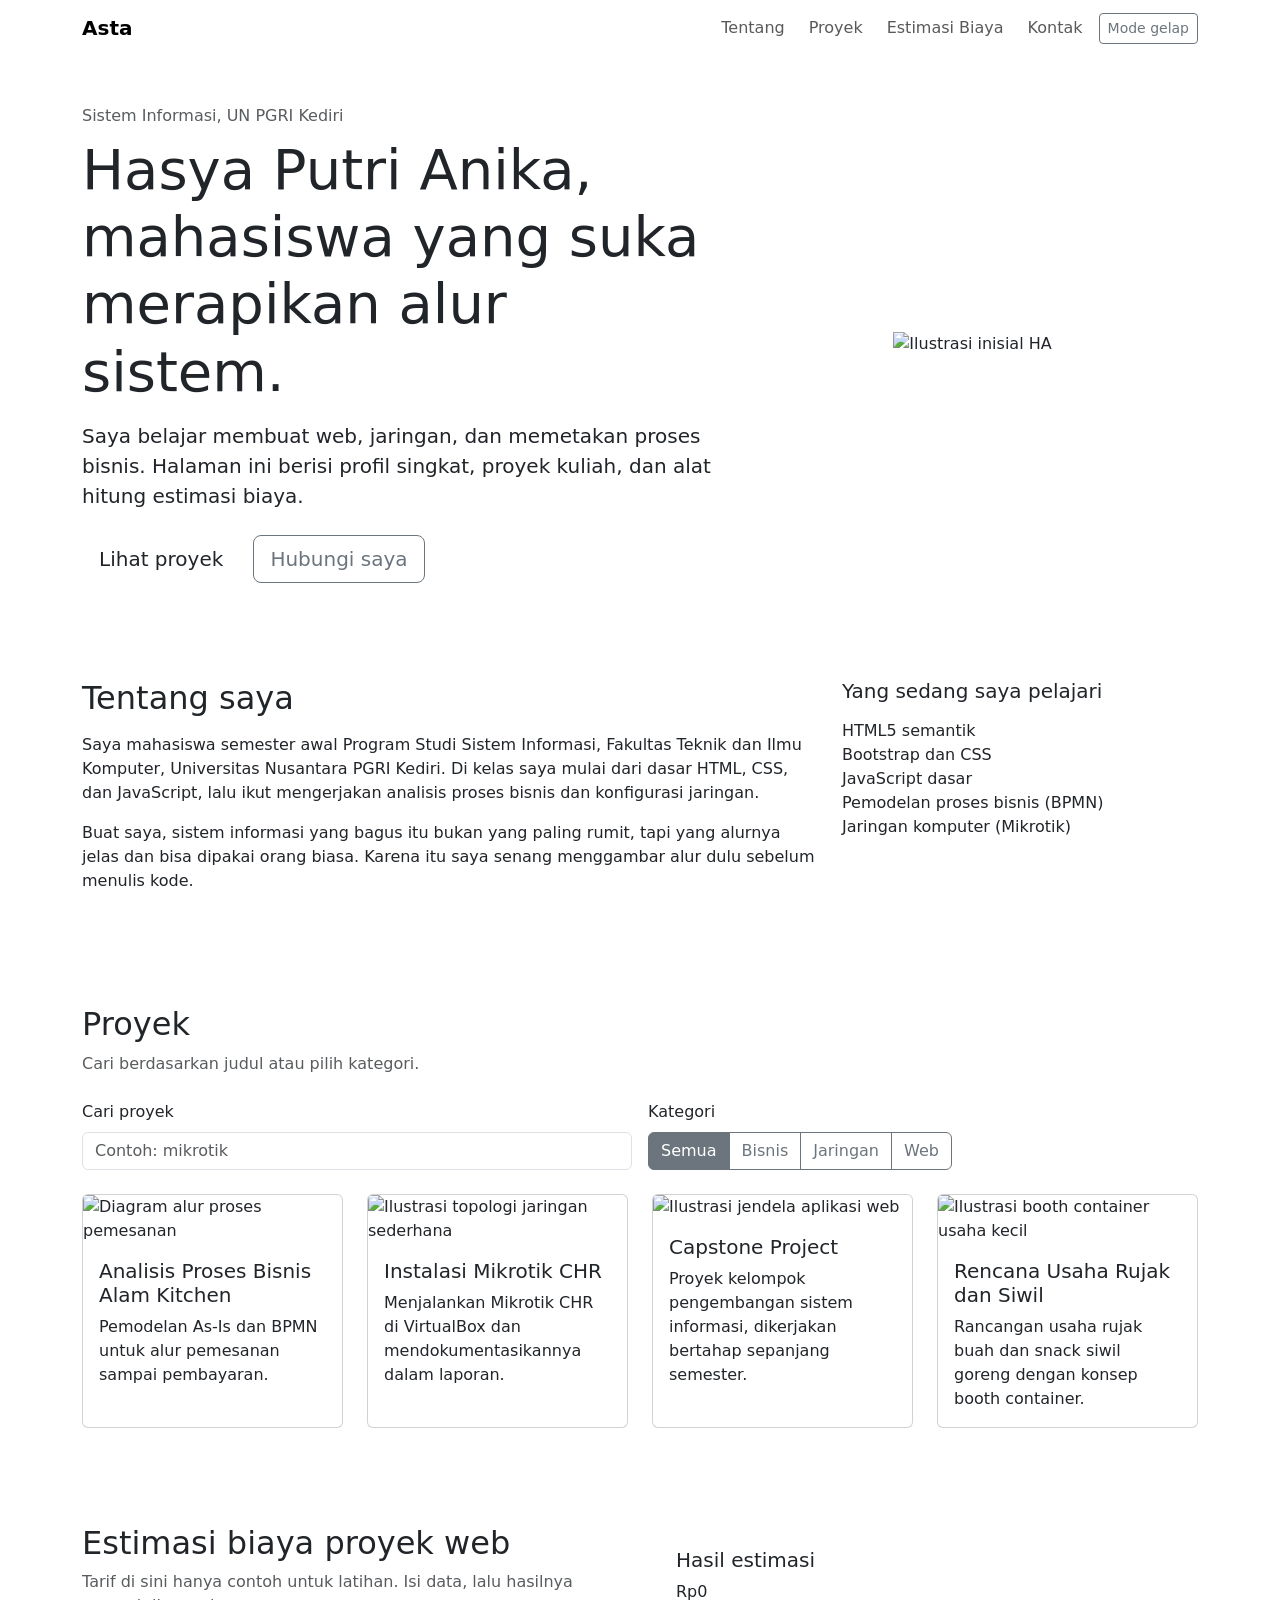
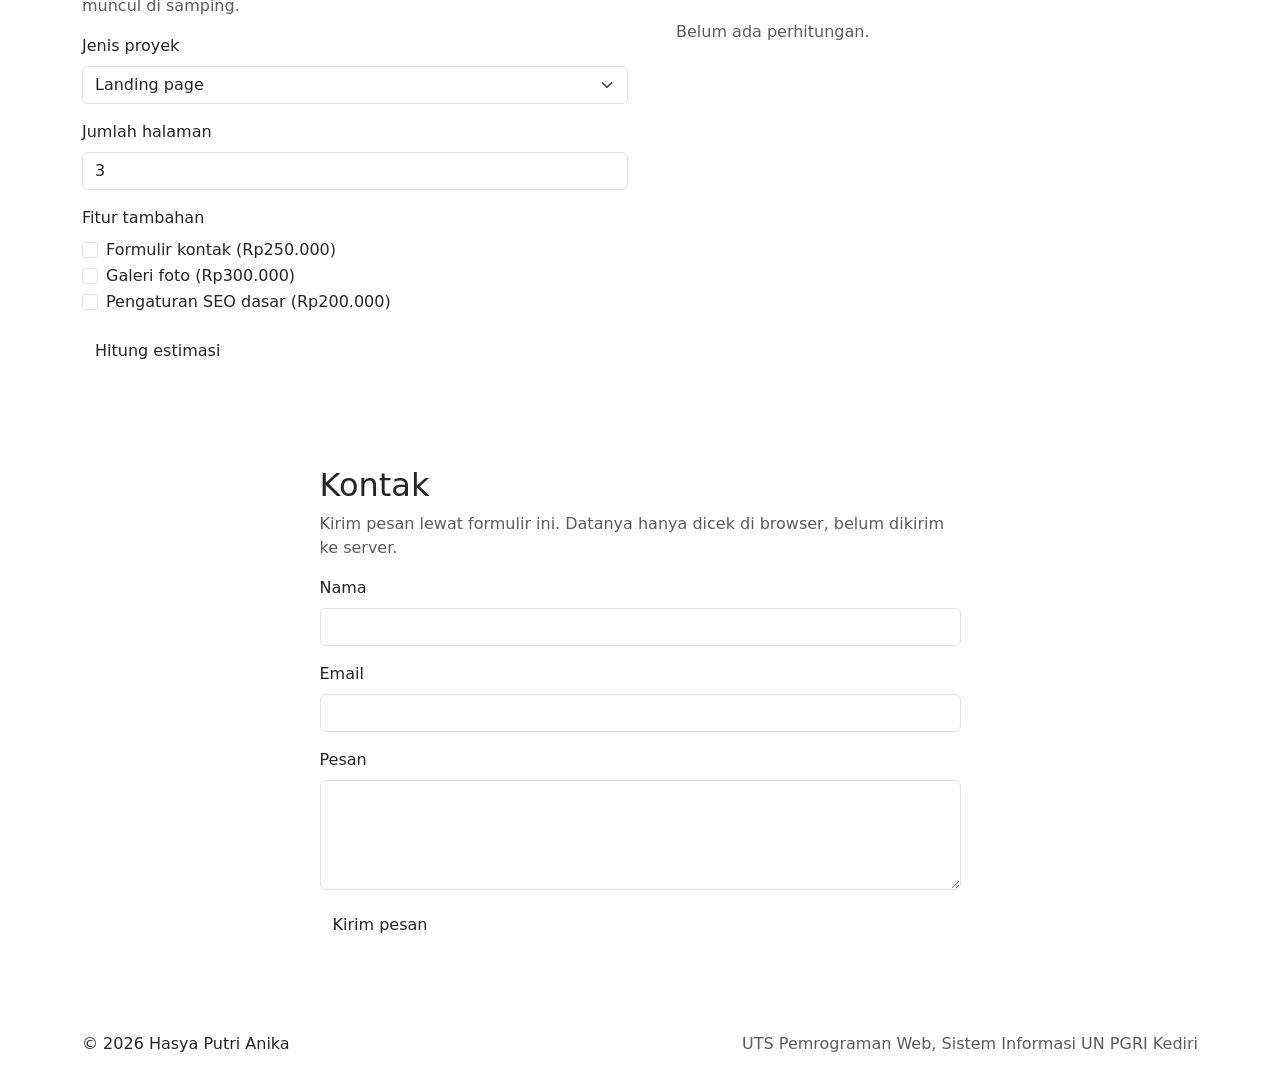
==== index.html @ bef340a8 "[ADD] INDEX.HTML" ====
<!DOCTYPE html>
<html lang="id">
<head>
  <meta charset="UTF-8">
  <meta name="viewport" content="width=device-width, initial-scale=1">
  <meta name="description" content="Portofolio interaktif Hasya Putri Anika, mahasiswa Sistem Informasi Universitas Nusantara PGRI Kediri.">
  <meta name="author" content="Hasya Putri Anika">
  <title>Hasya Putri Anika | Portofolio Sistem Informasi</title>
  <link rel="icon" href="img/avatar.svg" type="image/svg+xml">
  <link rel="preconnect" href="https://fonts.googleapis.com">
  <link rel="preconnect" href="https://fonts.gstatic.com" crossorigin>
  <link href="https://fonts.googleapis.com/css2?family=Bricolage+Grotesque:wght@500;700&family=Public+Sans:wght@400;500;600&display=swap" rel="stylesheet">
  <link href="https://cdn.jsdelivr.net/npm/bootstrap@5.3.3/dist/css/bootstrap.min.css" rel="stylesheet">
  <link rel="stylesheet" href="css/style.css">
</head>
<body>

  <header class="site-header sticky-top">
    <nav class="navbar navbar-expand-lg" aria-label="Navigasi utama">
      <div class="container">
        <a class="navbar-brand fw-bold" href="#beranda">Asta</a>
        <button class="navbar-toggler" type="button" data-bs-toggle="collapse" data-bs-target="#menuUtama" aria-controls="menuUtama" aria-expanded="false" aria-label="Buka menu">
          <span class="navbar-toggler-icon"></span>
        </button>
        <div class="collapse navbar-collapse" id="menuUtama">
          <ul class="navbar-nav ms-auto align-items-lg-center gap-lg-2">
            <li class="nav-item"><a class="nav-link" href="#tentang">Tentang</a></li>
            <li class="nav-item"><a class="nav-link" href="#proyek">Proyek</a></li>
            <li class="nav-item"><a class="nav-link" href="#estimasi">Estimasi Biaya</a></li>
            <li class="nav-item"><a class="nav-link" href="#kontak">Kontak</a></li>
            <li class="nav-item">
              <button id="tombolTema" class="btn btn-outline-secondary btn-sm" type="button" aria-pressed="false">Mode gelap</button>
            </li>
          </ul>
        </div>
      </div>
    </nav>
  </header>

  <main>
    <section id="beranda" class="hero py-5">
      <div class="container">
        <div class="row align-items-center g-4">
          <div class="col-md-7">
            <p class="text-body-secondary mb-2">Sistem Informasi, UN PGRI Kediri</p>
            <h1 class="display-4 mb-3">Hasya Putri Anika, mahasiswa yang suka merapikan alur sistem.</h1>
            <p class="lead mb-4">Saya belajar membuat web, jaringan, dan memetakan proses bisnis. Halaman ini berisi profil singkat, proyek kuliah, dan alat hitung estimasi biaya.</p>
            <a href="#proyek" class="btn btn-accent btn-lg me-2">Lihat proyek</a>
            <a href="#kontak" class="btn btn-outline-secondary btn-lg">Hubungi saya</a>
          </div>
          <div class="col-md-5 text-center">
            <img src="img/avatar.svg" class="img-fluid hero-img" alt="Ilustrasi inisial HA" width="320" height="320">
          </div>
        </div>
      </div>
    </section>

    <section id="tentang" class="py-5 section-alt">
      <div class="container">
        <div class="row g-4">
          <article class="col-lg-8">
            <h2 class="mb-3">Tentang saya</h2>
            <p>Saya mahasiswa semester awal Program Studi Sistem Informasi, Fakultas Teknik dan Ilmu Komputer, Universitas Nusantara PGRI Kediri. Di kelas saya mulai dari dasar HTML, CSS, dan JavaScript, lalu ikut mengerjakan analisis proses bisnis dan konfigurasi jaringan.</p>
            <p>Buat saya, sistem informasi yang bagus itu bukan yang paling rumit, tapi yang alurnya jelas dan bisa dipakai orang biasa. Karena itu saya senang menggambar alur dulu sebelum menulis kode.</p>
          </article>
          <aside class="col-lg-4" aria-label="Keahlian">
            <h2 class="h5 mb-3">Yang sedang saya pelajari</h2>
            <ul class="list-unstyled skill-list">
              <li>HTML5 semantik</li>
              <li>Bootstrap dan CSS</li>
              <li>JavaScript dasar</li>
              <li>Pemodelan proses bisnis (BPMN)</li>
              <li>Jaringan komputer (Mikrotik)</li>
            </ul>
          </aside>
        </div>
      </div>
    </section>

    <section id="proyek" class="py-5">
      <div class="container">
        <h2 class="mb-2">Proyek</h2>
        <p class="text-body-secondary mb-4">Cari berdasarkan judul atau pilih kategori.</p>

        <div class="row g-3 mb-4">
          <div class="col-md-6">
            <label for="cariProyek" class="form-label">Cari proyek</label>
            <input type="search" id="cariProyek" class="form-control" placeholder="Contoh: mikrotik">
          </div>
          <div class="col-md-6">
            <span class="form-label d-block">Kategori</span>
            <div class="btn-group flex-wrap" role="group" aria-label="Filter kategori" id="filterKategori">
              <button type="button" class="btn btn-outline-secondary active" data-kategori="semua">Semua</button>
              <button type="button" class="btn btn-outline-secondary" data-kategori="bisnis">Bisnis</button>
              <button type="button" class="btn btn-outline-secondary" data-kategori="jaringan">Jaringan</button>
              <button type="button" class="btn btn-outline-secondary" data-kategori="web">Web</button>
            </div>
          </div>
        </div>

        <div class="row g-4" id="daftarProyek">
          <article class="col-md-6 col-lg-3 proyek-item" data-kategori="bisnis" data-judul="analisis proses bisnis alam kitchen">
            <div class="card h-100">
              <img src="img/proyek-alam-kitchen.svg" class="card-img-top" alt="Diagram alur proses pemesanan" loading="lazy">
              <div class="card-body">
                <h3 class="h5 card-title">Analisis Proses Bisnis Alam Kitchen</h3>
                <p class="card-text">Pemodelan As-Is dan BPMN untuk alur pemesanan sampai pembayaran.</p>
              </div>
            </div>
          </article>
          <article class="col-md-6 col-lg-3 proyek-item" data-kategori="jaringan" data-judul="instalasi mikrotik chr virtualbox">
            <div class="card h-100">
              <img src="img/proyek-mikrotik.svg" class="card-img-top" alt="Ilustrasi topologi jaringan sederhana" loading="lazy">
              <div class="card-body">
                <h3 class="h5 card-title">Instalasi Mikrotik CHR</h3>
                <p class="card-text">Menjalankan Mikrotik CHR di VirtualBox dan mendokumentasikannya dalam laporan.</p>
              </div>
            </div>
          </article>
          <article class="col-md-6 col-lg-3 proyek-item" data-kategori="web" data-judul="capstone project sistem informasi">
            <div class="card h-100">
              <img src="img/proyek-capstone.svg" class="card-img-top" alt="Ilustrasi jendela aplikasi web" loading="lazy">
              <div class="card-body">
                <h3 class="h5 card-title">Capstone Project</h3>
                <p class="card-text">Proyek kelompok pengembangan sistem informasi, dikerjakan bertahap sepanjang semester.</p>
              </div>
            </div>
          </article>
          <article class="col-md-6 col-lg-3 proyek-item" data-kategori="bisnis" data-judul="rencana usaha rujak buah siwil goreng">
            <div class="card h-100">
              <img src="img/proyek-rujak.svg" class="card-img-top" alt="Ilustrasi booth container usaha kecil" loading="lazy">
              <div class="card-body">
                <h3 class="h5 card-title">Rencana Usaha Rujak dan Siwil</h3>
                <p class="card-text">Rancangan usaha rujak buah dan snack siwil goreng dengan konsep booth container.</p>
              </div>
            </div>
          </article>
        </div>
        <p id="pesanKosong" class="text-body-secondary mt-4 d-none" role="status">Tidak ada proyek yang cocok. Coba kata kunci lain atau pilih kategori Semua.</p>
      </div>
    </section>

    <section id="estimasi" class="py-5 section-alt">
      <div class="container">
        <div class="row g-4">
          <div class="col-lg-6">
            <h2 class="mb-2">Estimasi biaya proyek web</h2>
            <p class="text-body-secondary">Tarif di sini hanya contoh untuk latihan. Isi data, lalu hasilnya muncul di samping.</p>
            <form id="formEstimasi" novalidate>
              <div class="mb-3">
                <label for="jenisProyek" class="form-label">Jenis proyek</label>
                <select id="jenisProyek" class="form-select">
                  <option value="500000">Landing page</option>
                  <option value="900000">Website profil</option>
                  <option value="1800000">Toko online sederhana</option>
                </select>
              </div>
              <div class="mb-3">
                <label for="jumlahHalaman" class="form-label">Jumlah halaman</label>
                <input type="number" id="jumlahHalaman" class="form-control" min="1" max="50" value="3">
                <div id="errHalaman" class="invalid-feedback">Isi jumlah halaman antara 1 sampai 50.</div>
              </div>
              <fieldset class="mb-3">
                <legend class="form-label fs-6">Fitur tambahan</legend>
                <div class="form-check">
                  <input class="form-check-input fitur" type="checkbox" value="250000" id="fiturForm">
                  <label class="form-check-label" for="fiturForm">Formulir kontak (Rp250.000)</label>
                </div>
                <div class="form-check">
                  <input class="form-check-input fitur" type="checkbox" value="300000" id="fiturGaleri">
                  <label class="form-check-label" for="fiturGaleri">Galeri foto (Rp300.000)</label>
                </div>
                <div class="form-check">
                  <input class="form-check-input fitur" type="checkbox" value="200000" id="fiturSeo">
                  <label class="form-check-label" for="fiturSeo">Pengaturan SEO dasar (Rp200.000)</label>
                </div>
              </fieldset>
              <button type="submit" class="btn btn-accent">Hitung estimasi</button>
            </form>
          </div>
          <div class="col-lg-6">
            <div class="hasil-box p-4" aria-live="polite">
              <h3 class="h5">Hasil estimasi</h3>
              <p id="hasilTotal" class="hasil-angka">Rp0</p>
              <ul id="hasilRincian" class="list-unstyled mb-0 text-body-secondary">
                <li>Belum ada perhitungan.</li>
              </ul>
            </div>
          </div>
        </div>
      </div>
    </section>

    <section id="kontak" class="py-5">
      <div class="container">
        <div class="row justify-content-center">
          <div class="col-lg-7">
            <h2 class="mb-2">Kontak</h2>
            <p class="text-body-secondary">Kirim pesan lewat formulir ini. Datanya hanya dicek di browser, belum dikirim ke server.</p>
            <form id="formKontak" novalidate>
              <div class="mb-3">
                <label for="nama" class="form-label">Nama</label>
                <input type="text" id="nama" class="form-control" autocomplete="name">
                <div class="invalid-feedback">Nama minimal 3 karakter.</div>
              </div>
              <div class="mb-3">
                <label for="email" class="form-label">Email</label>
                <input type="email" id="email" class="form-control" autocomplete="email">
                <div class="invalid-feedback">Format email belum benar, contoh: nama@email.com.</div>
              </div>
              <div class="mb-3">
                <label for="pesan" class="form-label">Pesan</label>
                <textarea id="pesan" class="form-control" rows="4"></textarea>
                <div class="invalid-feedback">Pesan minimal 10 karakter.</div>
              </div>
              <button type="submit" class="btn btn-accent">Kirim pesan</button>
              <div id="notifKontak" class="mt-3" role="status"></div>
            </form>
          </div>
        </div>
      </div>
    </section>
  </main>

  <footer class="site-footer py-4">
    <div class="container d-flex flex-column flex-md-row justify-content-between gap-2">
      <p class="mb-0">&copy; 2026 Hasya Putri Anika</p>
      <p class="mb-0 text-body-secondary">UTS Pemrograman Web, Sistem Informasi UN PGRI Kediri</p>
    </div>
  </footer>

  <script src="https://cdn.jsdelivr.net/npm/bootstrap@5.3.3/dist/js/bootstrap.bundle.min.js"></script>
  <script src="js/script.js"></script>
</body>
</html>
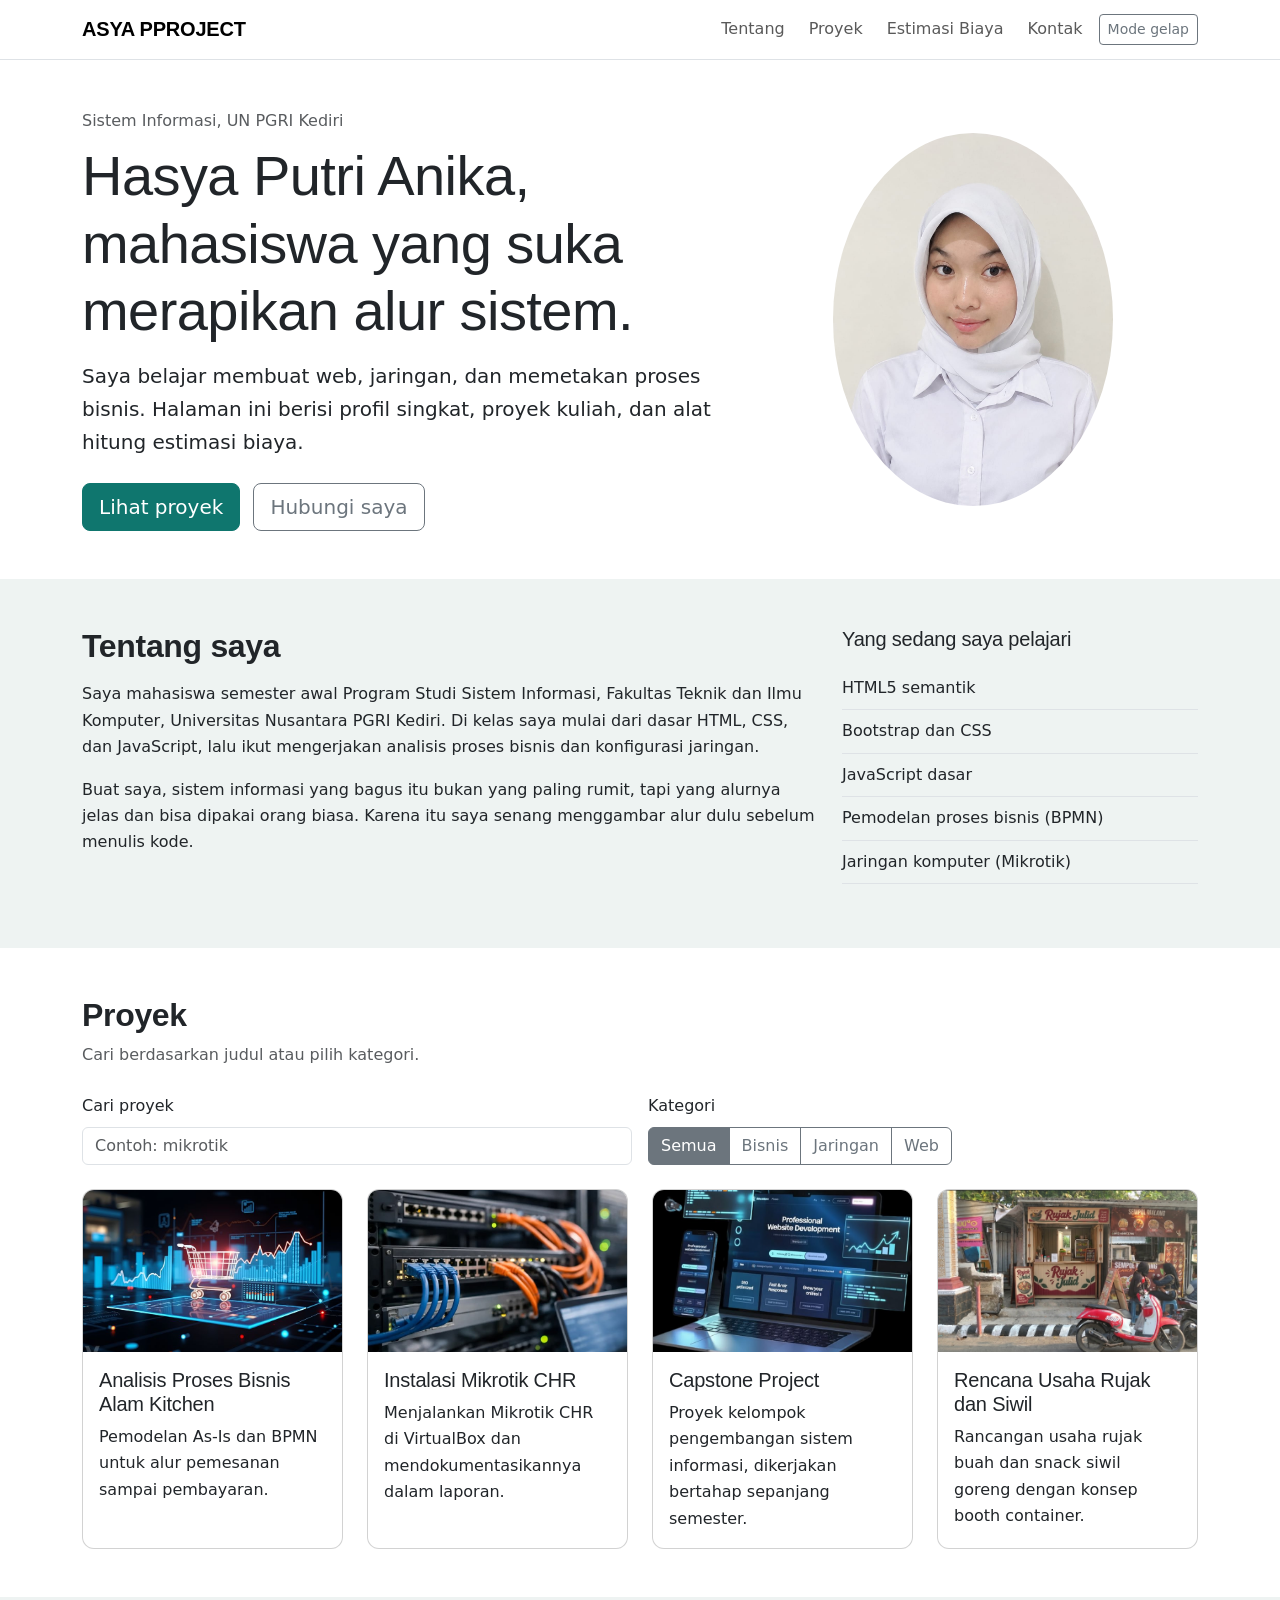
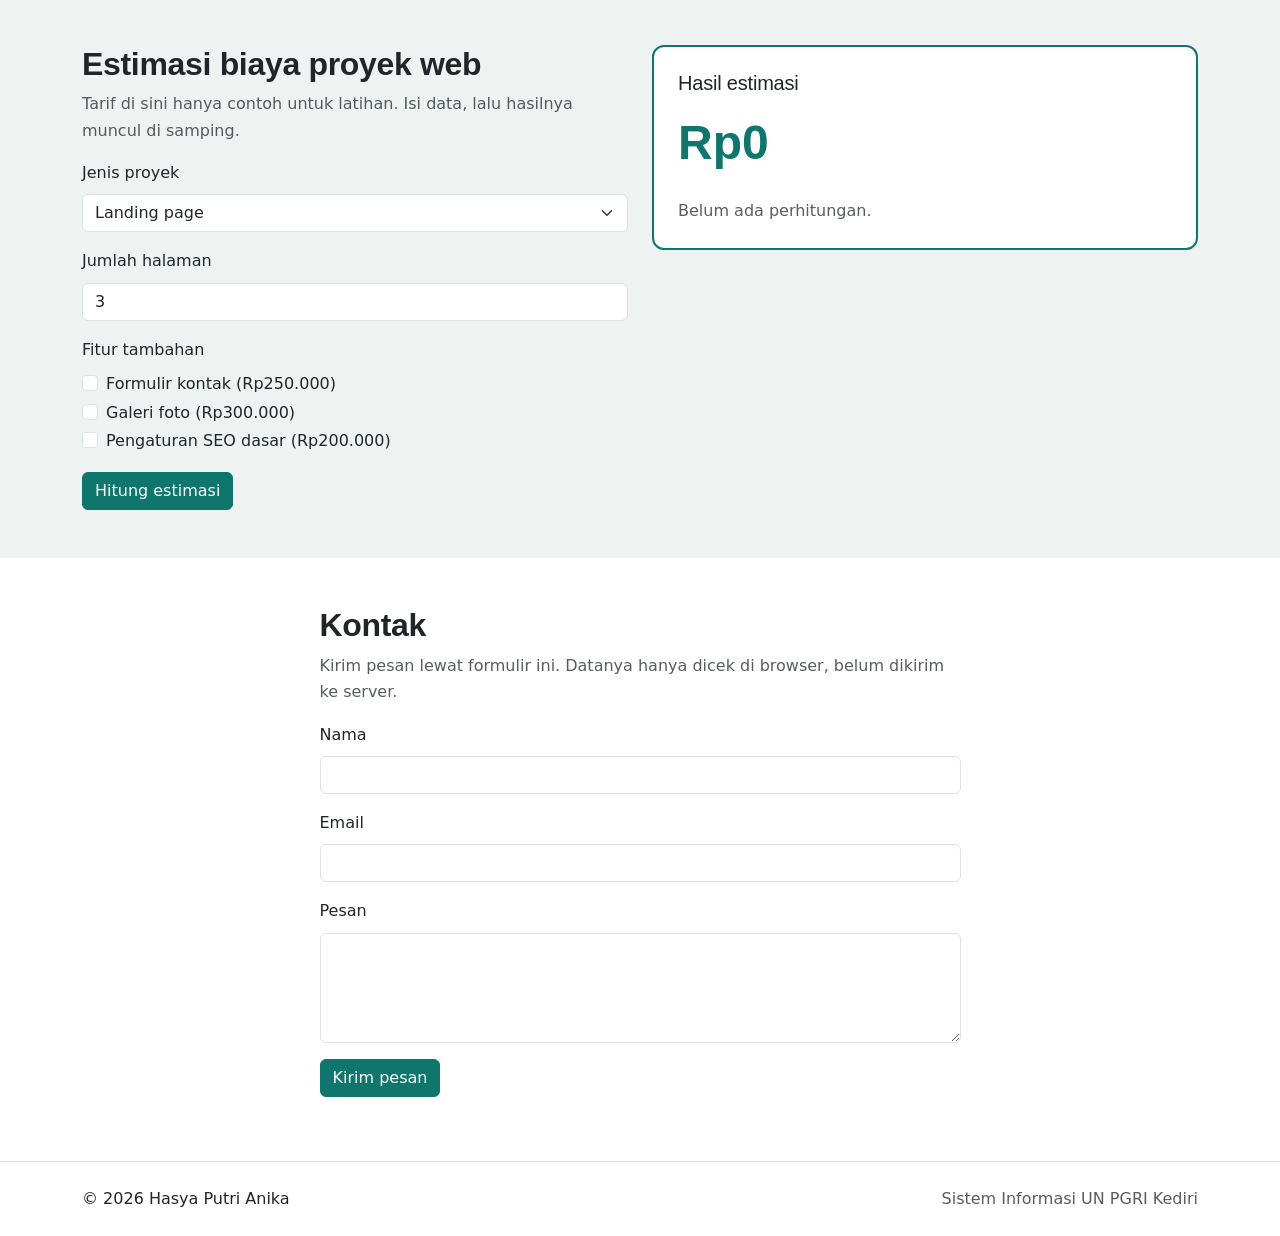
==== commit ca2a06e9: "[ADD] MENAMBAHKAN FOTO" ====
--- a/index.html
+++ b/index.html
@@ -18,7 +18,7 @@
   <header class="site-header sticky-top">
     <nav class="navbar navbar-expand-lg" aria-label="Navigasi utama">
       <div class="container">
-        <a class="navbar-brand fw-bold" href="#beranda">Asta</a>
+        <a class="navbar-brand fw-bold" href="#beranda">ASYA PPROJECT</a>
         <button class="navbar-toggler" type="button" data-bs-toggle="collapse" data-bs-target="#menuUtama" aria-controls="menuUtama" aria-expanded="false" aria-label="Buka menu">
           <span class="navbar-toggler-icon"></span>
         </button>
@@ -49,7 +49,7 @@
             <a href="#kontak" class="btn btn-outline-secondary btn-lg">Hubungi saya</a>
           </div>
           <div class="col-md-5 text-center">
-            <img src="img/avatar.svg" class="img-fluid hero-img" alt="Ilustrasi inisial HA" width="320" height="320">
+            <img src="img/FOTO.ASYA.jpeg" class="img-fluid hero-img" alt="Ilustrasi inisial HA" width="320" height="320">
           </div>
         </div>
       </div>
@@ -101,7 +101,7 @@
         <div class="row g-4" id="daftarProyek">
           <article class="col-md-6 col-lg-3 proyek-item" data-kategori="bisnis" data-judul="analisis proses bisnis alam kitchen">
             <div class="card h-100">
-              <img src="img/proyek-alam-kitchen.svg" class="card-img-top" alt="Diagram alur proses pemesanan" loading="lazy">
+              <img src="img/FOTO.APB.jpeg" class="card-img-top" alt="Diagram alur proses pemesanan" loading="lazy">
               <div class="card-body">
                 <h3 class="h5 card-title">Analisis Proses Bisnis Alam Kitchen</h3>
                 <p class="card-text">Pemodelan As-Is dan BPMN untuk alur pemesanan sampai pembayaran.</p>
@@ -110,7 +110,7 @@
           </article>
           <article class="col-md-6 col-lg-3 proyek-item" data-kategori="jaringan" data-judul="instalasi mikrotik chr virtualbox">
             <div class="card h-100">
-              <img src="img/proyek-mikrotik.svg" class="card-img-top" alt="Ilustrasi topologi jaringan sederhana" loading="lazy">
+              <img src="img/FOTO.MIKROTIK.jpeg" class="card-img-top" alt="Ilustrasi topologi jaringan sederhana" loading="lazy">
               <div class="card-body">
                 <h3 class="h5 card-title">Instalasi Mikrotik CHR</h3>
                 <p class="card-text">Menjalankan Mikrotik CHR di VirtualBox dan mendokumentasikannya dalam laporan.</p>
@@ -119,7 +119,7 @@
           </article>
           <article class="col-md-6 col-lg-3 proyek-item" data-kategori="web" data-judul="capstone project sistem informasi">
             <div class="card h-100">
-              <img src="img/proyek-capstone.svg" class="card-img-top" alt="Ilustrasi jendela aplikasi web" loading="lazy">
+              <img src="img/FOTO.CAPSTONE.jpeg" class="card-img-top" alt="Ilustrasi jendela aplikasi web" loading="lazy">
               <div class="card-body">
                 <h3 class="h5 card-title">Capstone Project</h3>
                 <p class="card-text">Proyek kelompok pengembangan sistem informasi, dikerjakan bertahap sepanjang semester.</p>
@@ -128,7 +128,7 @@
           </article>
           <article class="col-md-6 col-lg-3 proyek-item" data-kategori="bisnis" data-judul="rencana usaha rujak buah siwil goreng">
             <div class="card h-100">
-              <img src="img/proyek-rujak.svg" class="card-img-top" alt="Ilustrasi booth container usaha kecil" loading="lazy">
+              <img src="img/FOTO.BOOTHRUJAK.jpeg" class="card-img-top" alt="Ilustrasi booth container usaha kecil" loading="lazy">
               <div class="card-body">
                 <h3 class="h5 card-title">Rencana Usaha Rujak dan Siwil</h3>
                 <p class="card-text">Rancangan usaha rujak buah dan snack siwil goreng dengan konsep booth container.</p>
@@ -225,7 +225,7 @@
   <footer class="site-footer py-4">
     <div class="container d-flex flex-column flex-md-row justify-content-between gap-2">
       <p class="mb-0">&copy; 2026 Hasya Putri Anika</p>
-      <p class="mb-0 text-body-secondary">UTS Pemrograman Web, Sistem Informasi UN PGRI Kediri</p>
+      <p class="mb-0 text-body-secondary">Sistem Informasi UN PGRI Kediri</p>
     </div>
   </footer>
 
--- a/css/style.css
+++ b/css/style.css
@@ -0,0 +1,77 @@
+:root {
+  --aksen: #0f766e;
+  --aksen-hover: #0b5a54;
+  --latar-alt: #eef3f2;
+  --bs-body-font-family: "Public Sans", system-ui, sans-serif;
+}
+
+[data-bs-theme="dark"] {
+  --aksen: #5eead4;
+  --aksen-hover: #99f6e4;
+  --latar-alt: #16201f;
+}
+
+body { line-height: 1.65; }
+
+h1, h2, h3, h4, h5, .navbar-brand {
+  font-family: "Bricolage Grotesque", "Public Sans", sans-serif;
+  font-weight: 700;
+  letter-spacing: -0.01em;
+}
+
+.site-header {
+  background-color: var(--bs-body-bg);
+  border-bottom: 1px solid var(--bs-border-color);
+}
+
+.nav-link:hover, .nav-link:focus-visible { color: var(--aksen); }
+
+.btn-accent {
+  background-color: var(--aksen);
+  border-color: var(--aksen);
+  color: #fff;
+}
+[data-bs-theme="dark"] .btn-accent { color: #06201d; }
+.btn-accent:hover, .btn-accent:focus-visible {
+  background-color: var(--aksen-hover);
+  border-color: var(--aksen-hover);
+  color: #fff;
+}
+[data-bs-theme="dark"] .btn-accent:hover { color: #06201d; }
+
+.hero h1 { max-width: 18ch; }
+.hero .lead { max-width: 52ch; }
+.hero-img { max-width: 280px; border-radius: 50%; }
+
+.section-alt { background-color: var(--latar-alt); }
+
+.skill-list li {
+  padding: .5rem 0;
+  border-bottom: 1px solid var(--bs-border-color);
+}
+
+.card { border-radius: .75rem; overflow: hidden; }
+.card-img-top { aspect-ratio: 16 / 10; object-fit: cover; }
+
+.proyek-item.sembunyi { display: none; }
+
+.hasil-box {
+  border: 2px solid var(--aksen);
+  border-radius: .75rem;
+  background-color: var(--bs-body-bg);
+}
+.hasil-angka {
+  font-family: "Bricolage Grotesque", sans-serif;
+  font-size: clamp(2rem, 6vw, 3rem);
+  font-weight: 700;
+  color: var(--aksen);
+  margin-bottom: 1rem;
+}
+
+.site-footer { border-top: 1px solid var(--bs-border-color); }
+
+:focus-visible { outline: 3px solid var(--aksen); outline-offset: 2px; }
+
+@media (max-width: 575.98px) {
+  .hero h1 { font-size: 2rem; }
+}
